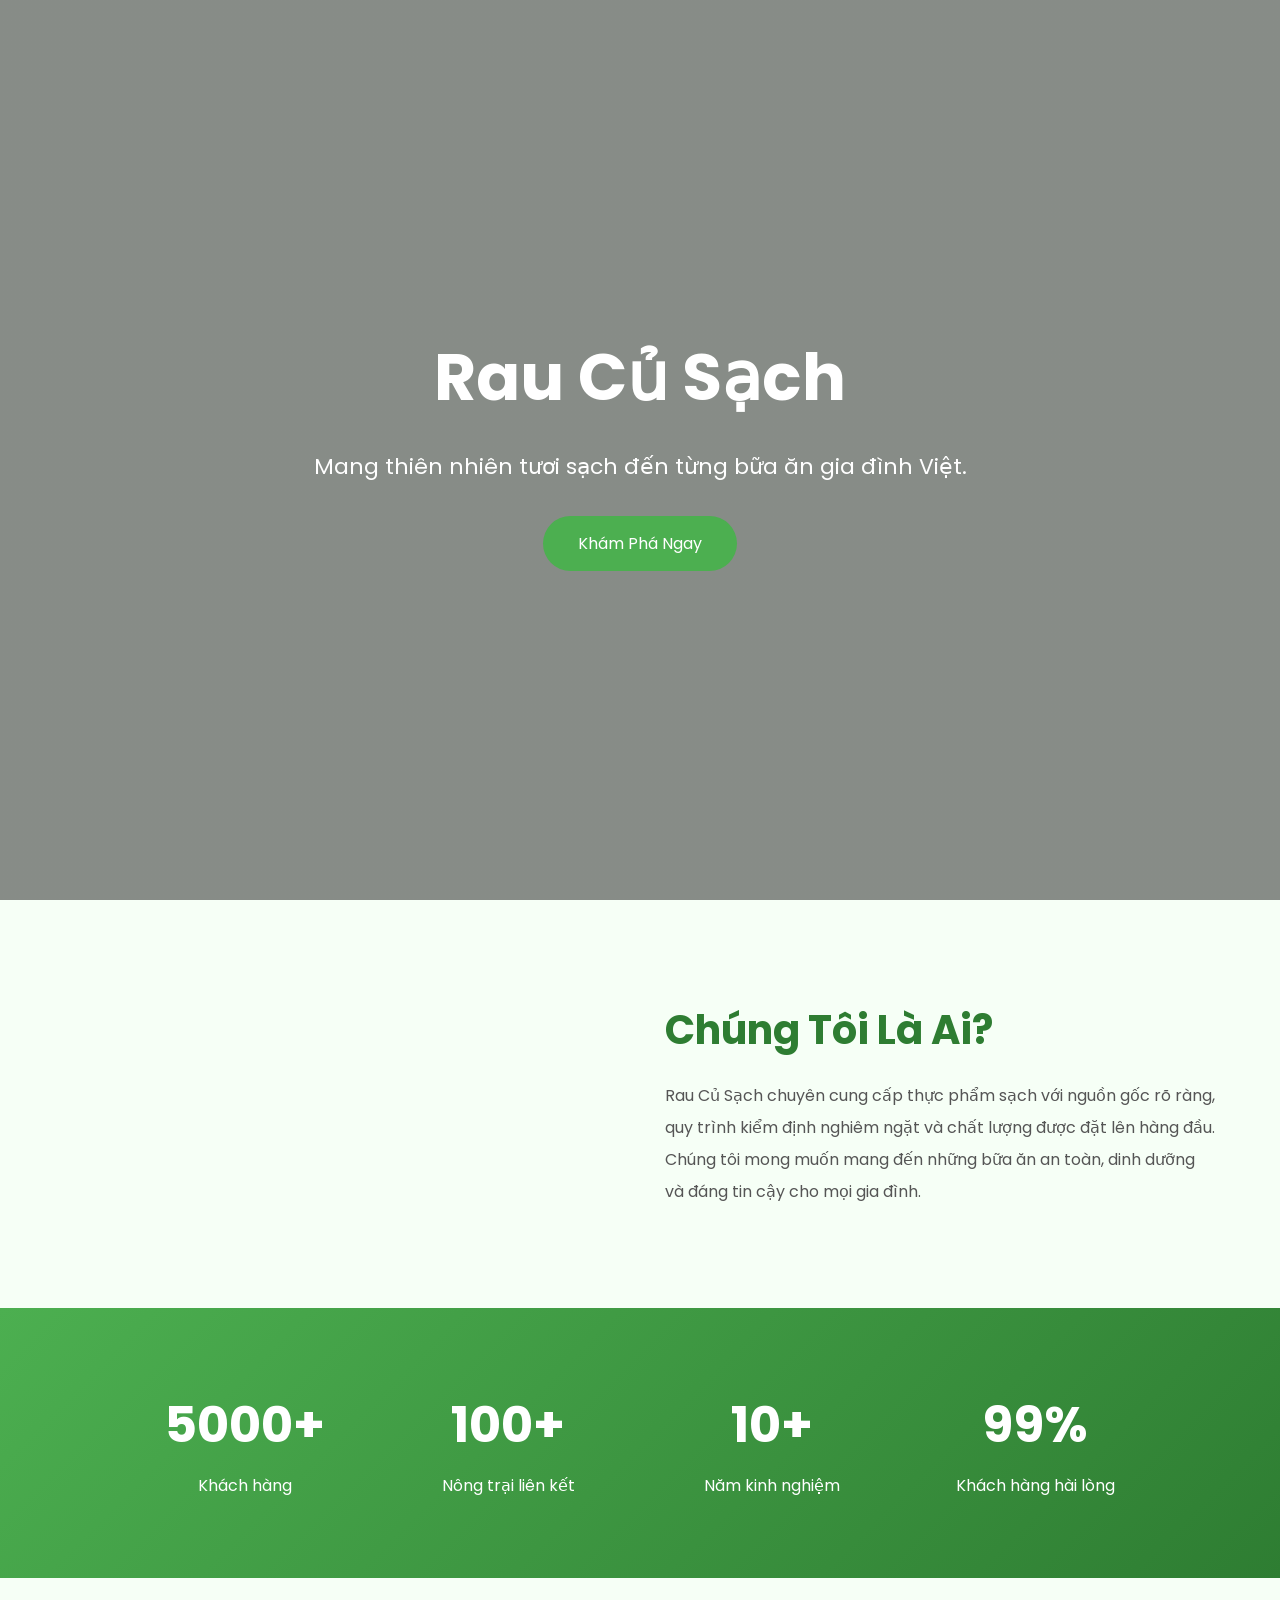
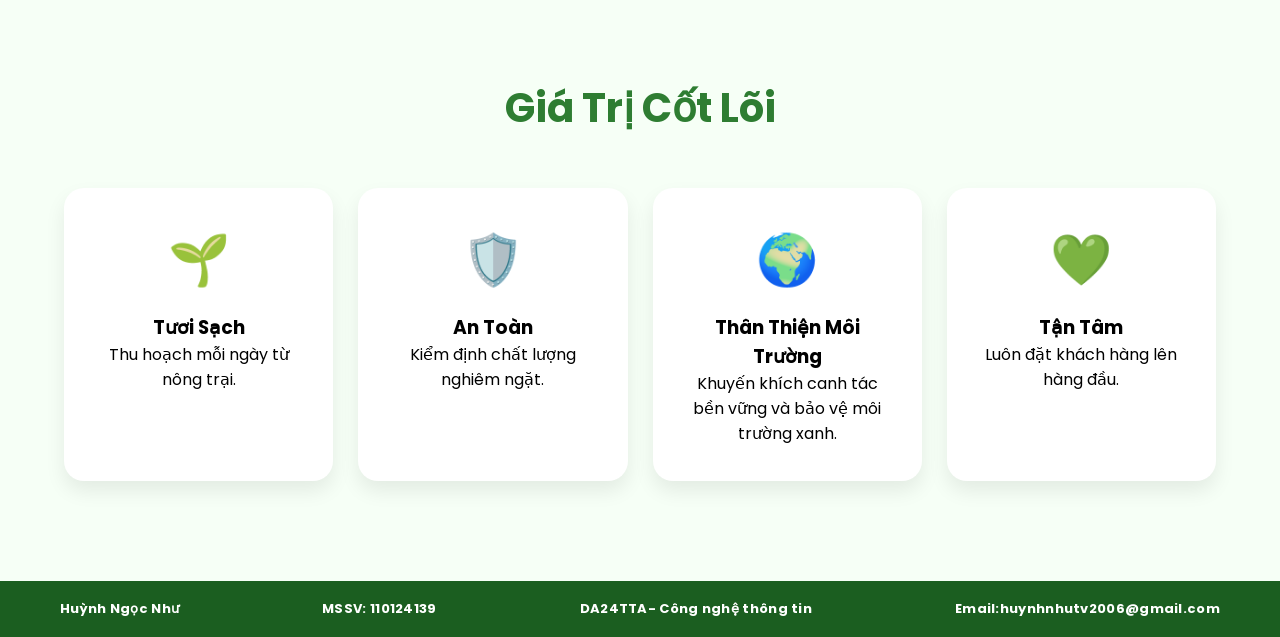
==== html/gioi-thieu.html @ 01208651 "Update the content of files" ====
<!DOCTYPE html>
<html lang="vi">
<head>
<meta charset="UTF-8">
<meta name="viewport" content="width=device-width, initial-scale=1.0">
<title>Giới Thiệu Rau Củ Sạch</title>

<link rel="preconnect" href="https://fonts.googleapis.com">
<link href="https://fonts.googleapis.com/css2?family=Poppins:wght@300;400;500;600;700&display=swap" rel="stylesheet">

<style>

*{
    margin:0;
    padding:0;
    box-sizing:border-box;
    font-family:'Poppins',sans-serif;
}

body{
    background:#f6fff6;
}

/* HERO */

.hero{
    height:100vh;
    background:
    linear-gradient(rgba(0,0,0,.45),rgba(0,0,0,.45)),
    url("https://images.unsplash.com/photo-1518843875459-f738682238a6?auto=format&fit=crop&w=1600&q=80");
    background-size:cover;
    background-position:center;
    display:flex;
    justify-content:center;
    align-items:center;
    text-align:center;
    color:white;
}

.hero-content{
    max-width:800px;
}

.hero h1{
    font-size:65px;
    margin-bottom:20px;
}

.hero p{
    font-size:22px;
    line-height:1.8;
}

.btn{
    display:inline-block;
    margin-top:30px;
    padding:15px 35px;
    background:#4CAF50;
    color:white;
    text-decoration:none;
    border-radius:40px;
    transition:.3s;
}

.btn:hover{
    background:#2e7d32;
}

/* GIỚI THIỆU */

.about{
    width:90%;
    max-width:1200px;
    margin:100px auto;
    display:grid;
    grid-template-columns:1fr 1fr;
    gap:50px;
    align-items:center;
}

.about img{
    width:100%;
    border-radius:20px;
    box-shadow:0 10px 30px rgba(0,0,0,.15);
}

.about-text h2{
    color:#2e7d32;
    font-size:40px;
    margin-bottom:20px;
}

.about-text p{
    line-height:2;
    color:#555;
}

/* THỐNG KÊ */

.stats{
    background:linear-gradient(135deg,#4CAF50,#2e7d32);
    padding:80px 10%;
    color:white;
}

.stats-container{
    display:grid;
    grid-template-columns:repeat(auto-fit,minmax(200px,1fr));
    text-align:center;
    gap:30px;
}

.stat h2{
    font-size:50px;
}

.stat p{
    margin-top:10px;
}

/* GIÁ TRỊ */

.values{
    width:90%;
    max-width:1200px;
    margin:100px auto;
}

.values h2{
    text-align:center;
    color:#2e7d32;
    margin-bottom:50px;
    font-size:40px;
}

.cards{
    display:grid;
    grid-template-columns:repeat(auto-fit,minmax(250px,1fr));
    gap:25px;
}

.card{
    background:white;
    padding:35px;
    border-radius:20px;
    text-align:center;
    box-shadow:0 10px 20px rgba(0,0,0,.08);
    transition:.3s;
}

.card:hover{
    transform:translateY(-10px);
}

.icon{
    font-size:50px;
    margin-bottom:15px;
}

/* TEAM */

.team{
    background:#eef9ee;
    padding:100px 10%;
}

.team h2{
    text-align:center;
    color:#2e7d32;
    margin-bottom:50px;
    font-size:40px;
}

.members{
    display:flex;
    justify-content:center;
    gap:30px;
    flex-wrap:wrap;
}

.member{
    background:white;
    width:280px;
    text-align:center;
    border-radius:20px;
    overflow:hidden;
    box-shadow:0 10px 20px rgba(0,0,0,.1);
}

.member img{
    width:100%;
    height:300px;
    object-fit:cover;
}

.member h3{
    margin-top:15px;
}

.member p{
    color:gray;
    padding-bottom:20px;
}

/* FOOTER */

footer{
    background:#1b5e20;
    color:white;
    padding: 18px 60px;
    font-size: 13px;
    letter-spacing: 0.3px;
    display: flex;
    justify-content: space-between;
    align-items: center;
    flex-wrap: wrap;
    gap: 10px;
    font-weight: bold;
}

/* MOBILE */

@media(max-width:768px){

.hero h1{
    font-size:40px;
}

.about{
    grid-template-columns:1fr;
}

}

</style>
</head>
<body>

<section class="hero">
    <div class="hero-content">
        <h1>Rau Củ Sạch</h1>
        <p>
            Mang thiên nhiên tươi sạch đến từng bữa ăn gia đình Việt.
        </p>

        <a href="#" class="btn">Khám Phá Ngay</a>
    </div>
</section>

<section class="about">

    <img src="https://images.unsplash.com/photo-1542838132-92c53300491e" alt="">

    <div class="about-text">
        <h2>Chúng Tôi Là Ai?</h2>

        <p>
            Rau Củ Sạch chuyên cung cấp thực phẩm sạch với nguồn gốc rõ ràng,
            quy trình kiểm định nghiêm ngặt và chất lượng được đặt lên hàng đầu.
            Chúng tôi mong muốn mang đến những bữa ăn an toàn, dinh dưỡng và
            đáng tin cậy cho mọi gia đình.
        </p>
    </div>

</section>

<section class="stats">

    <div class="stats-container">

        <div class="stat">
            <h2>5000+</h2>
            <p>Khách hàng</p>
        </div>

        <div class="stat">
            <h2>100+</h2>
            <p>Nông trại liên kết</p>
        </div>

        <div class="stat">
            <h2>10+</h2>
            <p>Năm kinh nghiệm</p>
        </div>

        <div class="stat">
            <h2>99%</h2>
            <p>Khách hàng hài lòng</p>
        </div>

    </div>

</section>

<section class="values">

    <h2>Giá Trị Cốt Lõi</h2>

    <div class="cards">

        <div class="card">
            <div class="icon">🌱</div>
                <h3>Tươi Sạch</h3>
                <p>Thu hoạch mỗi ngày từ nông trại.</p>
        </div>

        <div class="card">
            <div class="icon">🛡️</div>
                <h3>An Toàn</h3>
                <p>Kiểm định chất lượng nghiêm ngặt.</p>
        </div>

        <div class="card">
            <div class="icon">🌍</div>
                <h3>Thân Thiện Môi Trường</h3>
                <p>
                     Khuyến khích canh tác bền vững và bảo vệ môi trường xanh.
                </p>
        </div>

        <div class="card">
            <div class="icon">💚</div>
                <h3>Tận Tâm</h3>
                <p>Luôn đặt khách hàng lên hàng đầu.</p>
        </div>

    </div>

</section>

    </div>

</section>

<footer>
    <p>Huỳnh Ngọc Như  </p>        <p>MSSV: 110124139</p>  
     <p> DA24TTA- Công nghệ thông tin</p>        <p>Email:huynhnhutv2006@gmail.com</p>
</footer>

</body>
</html>
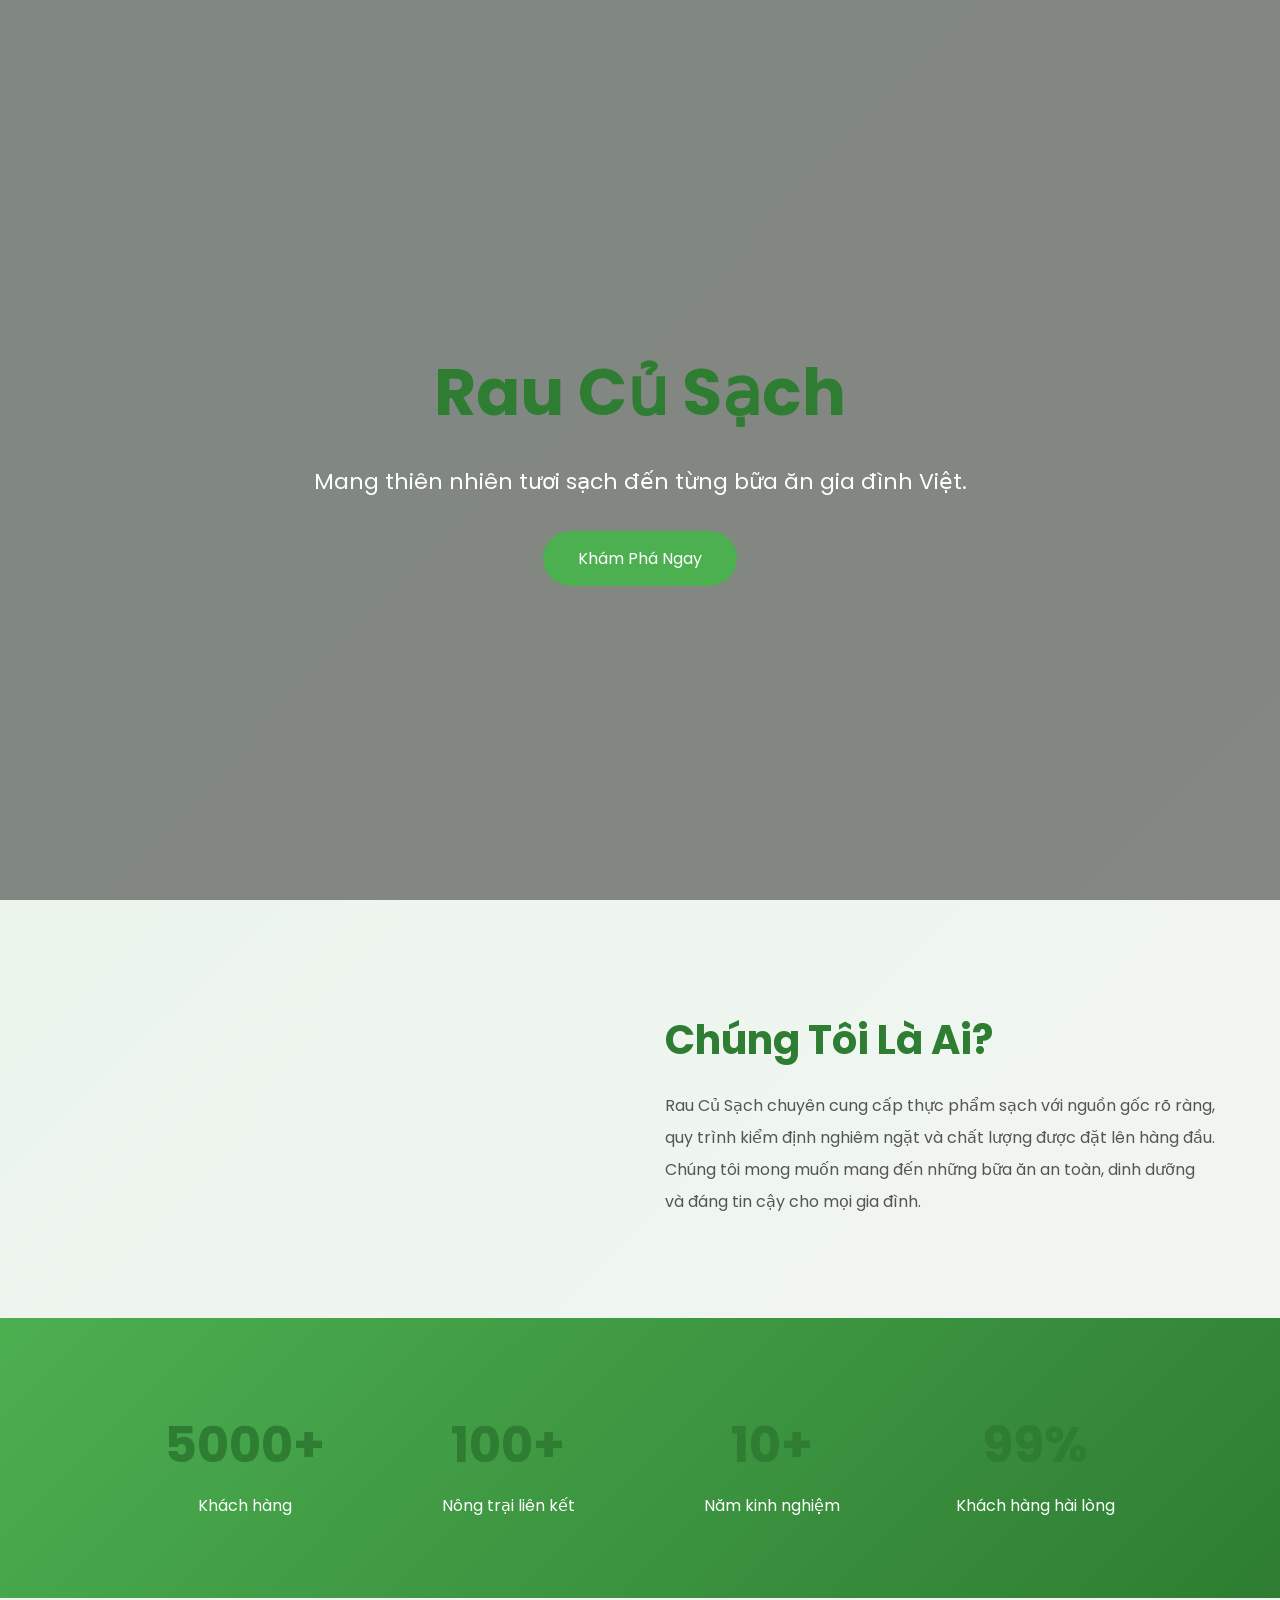
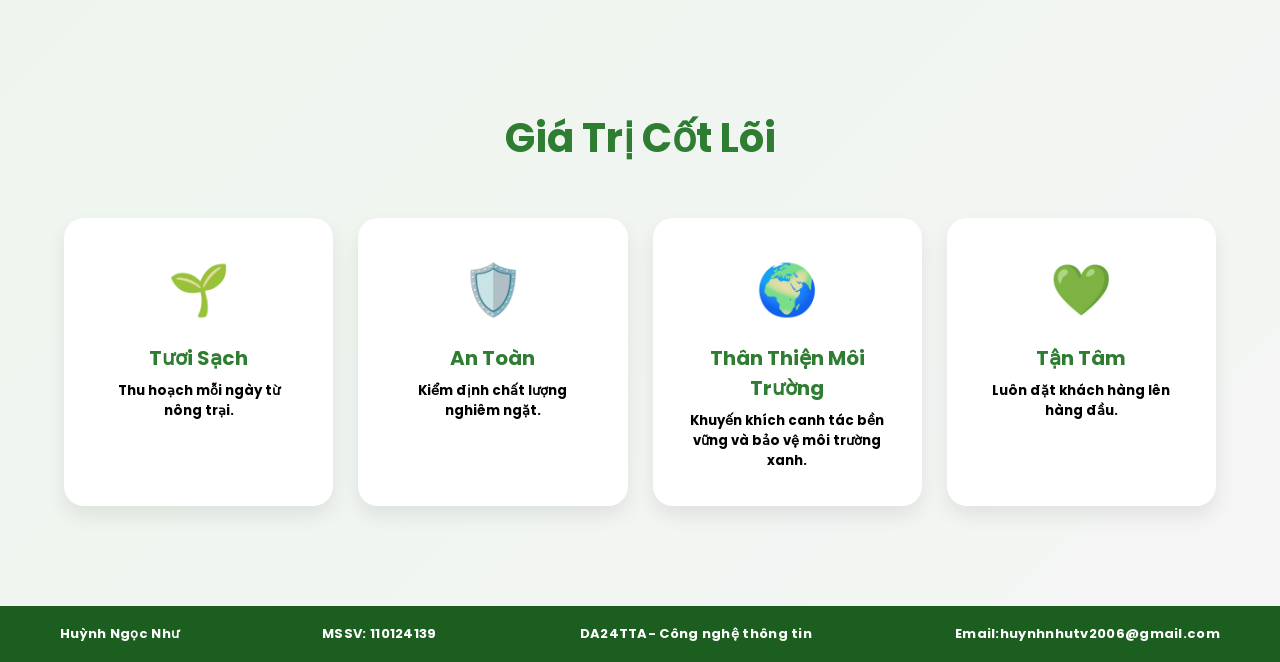
==== commit f60941ce: "Update the content files" ====
--- a/html/gioi-thieu.html
+++ b/html/gioi-thieu.html
@@ -4,235 +4,9 @@
 <meta charset="UTF-8">
 <meta name="viewport" content="width=device-width, initial-scale=1.0">
 <title>Giới Thiệu Rau Củ Sạch</title>
-
+<link rel="stylesheet" href="../css/style1.css">
 <link rel="preconnect" href="https://fonts.googleapis.com">
 <link href="https://fonts.googleapis.com/css2?family=Poppins:wght@300;400;500;600;700&display=swap" rel="stylesheet">
-
-<style>
-
-*{
-    margin:0;
-    padding:0;
-    box-sizing:border-box;
-    font-family:'Poppins',sans-serif;
-}
-
-body{
-    background:#f6fff6;
-}
-
-/* HERO */
-
-.hero{
-    height:100vh;
-    background:
-    linear-gradient(rgba(0,0,0,.45),rgba(0,0,0,.45)),
-    url("https://images.unsplash.com/photo-1518843875459-f738682238a6?auto=format&fit=crop&w=1600&q=80");
-    background-size:cover;
-    background-position:center;
-    display:flex;
-    justify-content:center;
-    align-items:center;
-    text-align:center;
-    color:white;
-}
-
-.hero-content{
-    max-width:800px;
-}
-
-.hero h1{
-    font-size:65px;
-    margin-bottom:20px;
-}
-
-.hero p{
-    font-size:22px;
-    line-height:1.8;
-}
-
-.btn{
-    display:inline-block;
-    margin-top:30px;
-    padding:15px 35px;
-    background:#4CAF50;
-    color:white;
-    text-decoration:none;
-    border-radius:40px;
-    transition:.3s;
-}
-
-.btn:hover{
-    background:#2e7d32;
-}
-
-/* GIỚI THIỆU */
-
-.about{
-    width:90%;
-    max-width:1200px;
-    margin:100px auto;
-    display:grid;
-    grid-template-columns:1fr 1fr;
-    gap:50px;
-    align-items:center;
-}
-
-.about img{
-    width:100%;
-    border-radius:20px;
-    box-shadow:0 10px 30px rgba(0,0,0,.15);
-}
-
-.about-text h2{
-    color:#2e7d32;
-    font-size:40px;
-    margin-bottom:20px;
-}
-
-.about-text p{
-    line-height:2;
-    color:#555;
-}
-
-/* THỐNG KÊ */
-
-.stats{
-    background:linear-gradient(135deg,#4CAF50,#2e7d32);
-    padding:80px 10%;
-    color:white;
-}
-
-.stats-container{
-    display:grid;
-    grid-template-columns:repeat(auto-fit,minmax(200px,1fr));
-    text-align:center;
-    gap:30px;
-}
-
-.stat h2{
-    font-size:50px;
-}
-
-.stat p{
-    margin-top:10px;
-}
-
-/* GIÁ TRỊ */
-
-.values{
-    width:90%;
-    max-width:1200px;
-    margin:100px auto;
-}
-
-.values h2{
-    text-align:center;
-    color:#2e7d32;
-    margin-bottom:50px;
-    font-size:40px;
-}
-
-.cards{
-    display:grid;
-    grid-template-columns:repeat(auto-fit,minmax(250px,1fr));
-    gap:25px;
-}
-
-.card{
-    background:white;
-    padding:35px;
-    border-radius:20px;
-    text-align:center;
-    box-shadow:0 10px 20px rgba(0,0,0,.08);
-    transition:.3s;
-}
-
-.card:hover{
-    transform:translateY(-10px);
-}
-
-.icon{
-    font-size:50px;
-    margin-bottom:15px;
-}
-
-/* TEAM */
-
-.team{
-    background:#eef9ee;
-    padding:100px 10%;
-}
-
-.team h2{
-    text-align:center;
-    color:#2e7d32;
-    margin-bottom:50px;
-    font-size:40px;
-}
-
-.members{
-    display:flex;
-    justify-content:center;
-    gap:30px;
-    flex-wrap:wrap;
-}
-
-.member{
-    background:white;
-    width:280px;
-    text-align:center;
-    border-radius:20px;
-    overflow:hidden;
-    box-shadow:0 10px 20px rgba(0,0,0,.1);
-}
-
-.member img{
-    width:100%;
-    height:300px;
-    object-fit:cover;
-}
-
-.member h3{
-    margin-top:15px;
-}
-
-.member p{
-    color:gray;
-    padding-bottom:20px;
-}
-
-/* FOOTER */
-
-footer{
-    background:#1b5e20;
-    color:white;
-    padding: 18px 60px;
-    font-size: 13px;
-    letter-spacing: 0.3px;
-    display: flex;
-    justify-content: space-between;
-    align-items: center;
-    flex-wrap: wrap;
-    gap: 10px;
-    font-weight: bold;
-}
-
-/* MOBILE */
-
-@media(max-width:768px){
-
-.hero h1{
-    font-size:40px;
-}
-
-.about{
-    grid-template-columns:1fr;
-}
-
-}
-
-</style>
 </head>
 <body>
 
@@ -301,27 +75,27 @@
         <div class="card">
             <div class="icon">🌱</div>
                 <h3>Tươi Sạch</h3>
-                <p>Thu hoạch mỗi ngày từ nông trại.</p>
+                <h5>Thu hoạch mỗi ngày từ nông trại.</h5>
         </div>
 
         <div class="card">
             <div class="icon">🛡️</div>
                 <h3>An Toàn</h3>
-                <p>Kiểm định chất lượng nghiêm ngặt.</p>
+                <h5>Kiểm định chất lượng nghiêm ngặt.</h5>
         </div>
 
         <div class="card">
             <div class="icon">🌍</div>
                 <h3>Thân Thiện Môi Trường</h3>
-                <p>
+                <h5>
                      Khuyến khích canh tác bền vững và bảo vệ môi trường xanh.
-                </p>
+                </h5>
         </div>
 
         <div class="card">
             <div class="icon">💚</div>
                 <h3>Tận Tâm</h3>
-                <p>Luôn đặt khách hàng lên hàng đầu.</p>
+                <h5>Luôn đặt khách hàng lên hàng đầu.</h5>
         </div>
 
     </div>
--- a/css/style1.css
+++ b/css/style1.css
@@ -0,0 +1,790 @@
+ /* ================================================
+   STYLE.CSS - Rau Củ Sạch
+   Dùng chung cho: san-pham, chi-tiet, gioi-thieu, lien-he
+   ================================================ */
+
+/* ===== RESET & BASE ===== */
+*, *::before, *::after {
+    margin: 0;
+    padding: 0;
+    box-sizing: border-box;
+}
+
+body {
+    font-family: 'Poppins', Arial, Helvetica, sans-serif;
+    background: #f4fff4;
+}
+
+/* ================================================
+   FOOTER (dùng chung tất cả trang)
+   ================================================ */
+footer {
+    background: #1b5e20;
+    color: white;
+    padding: 18px 60px;
+    font-size: 13px;
+    letter-spacing: 0.3px;
+    display: flex;
+    justify-content: space-between;
+    align-items: center;
+    flex-wrap: wrap;
+    gap: 10px;
+    font-weight: bold;
+    margin-top: auto;
+}
+
+/* ================================================
+   TRANG SẢN PHẨM (san-pham.html)
+   ================================================ */
+
+/* Tiêu đề */
+.page-title {
+    text-align: center;
+    color: #2e7d32;
+    margin-top: 30px;
+    margin-bottom: 25px;
+    font-size: 40px;
+}
+h1{
+    text-align: center;
+    color: #2e7d32;
+    margin-top: 30px;
+    margin-bottom: 25px;
+    font-size: 40px;
+}
+/* Thanh tìm kiếm + nút thêm */
+.header-row {
+    display: flex;
+    justify-content: center;
+    margin-bottom: 35px;
+    gap: 12px;
+    flex-wrap: wrap;
+}
+
+#searchInput {
+    width: 400px;
+    max-width: 90%;
+    padding: 14px 20px;
+    border: none;
+    outline: none;
+    border-radius: 30px;
+    background: white;
+    box-shadow: 0 4px 12px rgba(0, 0, 0, 0.1);
+    font-size: 16px;
+}
+
+/* Nút thêm sản phẩm */
+.add-btn {
+    padding: 14px 24px;
+    background: #2e7d32;
+    color: white;
+    border: none;
+    border-radius: 30px;
+    font-size: 15px;
+    font-weight: bold;
+    cursor: pointer;
+    transition: 0.2s;
+    white-space: nowrap;
+}
+
+.add-btn:hover {
+    background: #1b5e20;
+    transform: scale(1.04);
+}
+
+/* Lưới sản phẩm */
+.product-list {
+    width: 95%;
+    margin: auto;
+    display: grid;
+    grid-template-columns: repeat(auto-fill, minmax(230px, 1fr));
+    gap: 25px;
+    padding-bottom: 50px;
+}
+
+/* Card sản phẩm */
+.card {
+    background: white;
+    border-radius: 18px;
+    overflow: hidden;
+    box-shadow: 0 5px 15px rgba(0, 0, 0, 0.08);
+    transition: 0.3s;
+    text-align: center;
+}
+
+.card:hover {
+    transform: translateY(-8px);
+    box-shadow: 0 10px 25px rgba(0, 0, 0, 0.15);
+}
+
+.card img {
+    width: 100%;
+    height: 180px;
+    object-fit: cover;
+}
+
+.card h3 {
+    color: #2e7d32;
+    margin: 15px 10px 8px;
+    font-size: 20px;
+}
+
+.card p {
+    color: #ff5722;
+    font-size: 18px;
+    font-weight: bold;
+    margin-bottom: 10px;
+}
+
+/* Buttons chung trong card */
+.card button {
+    padding: 9px 16px;
+    border: none;
+    border-radius: 20px;
+    cursor: pointer;
+    font-size: 14px;
+    margin: 5px;
+    transition: 0.2s;
+}
+
+/* Nút Chi tiết */
+.detail-btn {
+    background: linear-gradient(135deg, #4CAF50, #2e7d32);
+    color: white;
+}
+
+.detail-btn:hover {
+    transform: scale(1.05);
+}
+
+/* Nút Sửa */
+.edit-btn {
+    background: linear-gradient(135deg, #2196F3, #1565C0);
+    color: white;
+}
+
+.edit-btn:hover {
+    transform: scale(1.05);
+}
+
+
+.edit-btn:hover{
+    transform:scale(1.05);
+}
+/* Nút Xóa */
+.delete-btn {
+    background: linear-gradient(135deg, #F44336, #b71c1c);
+    color: white;
+}
+
+.delete-btn:hover {
+    transform: scale(1.05);
+}
+
+/* ===== MODAL THÊM SẢN PHẨM ===== */
+.modal {
+    display: none;
+    position: fixed;
+    top: 0;
+    left: 0;
+    width: 100%;
+    height: 100%;
+    background: rgba(0, 0, 0, 0.55);
+    justify-content: center;
+    align-items: center;
+    z-index: 9999;
+}
+
+.modal-content {
+    width: 450px;
+    max-width: 90%;
+    background: #fff;
+    padding: 30px;
+    border-radius: 20px;
+    box-shadow: 0 10px 30px rgba(0, 0, 0, 0.2);
+}
+
+.modal-content h2 {
+    text-align: center;
+    color: #2e7d32;
+    margin-bottom: 20px;
+}
+
+.modal-content input,
+.modal-content textarea {
+    width: 100%;
+    padding: 12px;
+    margin-bottom: 15px;
+    border: 1px solid #ddd;
+    border-radius: 10px;
+    box-sizing: border-box;
+    font-family: inherit;
+}
+
+.modal-content textarea {
+    height: 100px;
+    resize: vertical;
+}
+
+/* MODAL THEM SAN PHAM */
+.modal{display:none;position:fixed;top:0;left:0;width:100%;height:100%;background:rgba(0,0,0,.55);justify-content:center;align-items:center;z-index:9999}
+.modal-content{width:450px;max-width:90%;background:#fff;padding:30px;border-radius:20px;box-shadow:0 10px 30px rgba(0,0,0,.2)}
+.modal-content h2{text-align:center;color:#2e7d32;margin-bottom:20px}
+.modal-content input,.modal-content textarea{width:100%;padding:12px;margin-bottom:15px;border:1px solid #ddd;border-radius:10px;box-sizing:border-box}
+.modal-content textarea{height:100px}
+.save-btn{width:100%;padding:14px;background:#4CAF50;color:#fff;border:none;border-radius:10px;cursor:pointer;font-weight:bold}
+.close{float:right;font-size:28px;cursor:pointer}
+
+
+.save-btn {
+    width: 100%;
+    padding: 14px;
+    background: #4CAF50;
+    color: #fff;
+    border: none;
+    border-radius: 10px;
+    cursor: pointer;
+    font-weight: bold;
+    font-size: 16px;
+    transition: 0.2s;
+}
+
+.save-btn:hover {
+    background: #2e7d32;
+}
+
+.close {
+    float: right;
+    font-size: 28px;
+    cursor: pointer;
+    line-height: 1;
+}
+
+.close:hover {
+    color: #e53935;
+}
+
+/* ================================================
+   TRANG CHI TIẾT (chi-tiet.html)
+   ================================================ */
+.chi-tiet-body {
+    background: linear-gradient(135deg, #e8f5e9, #f5f5f5);
+    display: flex;
+    flex-direction: column;
+    min-height: 100vh;
+}
+
+.detail-card {
+    background: white;
+    max-width: 520px;
+    margin: 60px auto;
+    padding: 25px;
+    border-radius: 18px;
+    box-shadow: 0 10px 25px rgba(0, 0, 0, 0.15);
+    text-align: center;
+    transition: 0.3s;
+}
+
+.detail-card:hover {
+    transform: translateY(-5px);
+}
+
+.detail-card img {
+    width: 100%;
+    max-height: 280px;
+    object-fit: cover;
+    border-radius: 12px;
+    margin-bottom: 15px;
+}
+
+.detail-card h2 {
+    color: #2e7d32;
+    margin: 10px 0;
+    font-size: 28px;
+}
+
+.price {
+    font-size: 20px;
+    color: #e53935;
+    font-weight: bold;
+}
+
+.desc {
+    margin-top: 15px;
+    line-height: 1.6;
+    color: #444;
+    text-align: left;
+    background: #f9f9f9;
+    padding: 12px;
+    border-radius: 10px;
+    border-left: 4px solid #4caf50;
+}
+
+.back-btn {
+    display: inline-block;
+    margin-top: 25px;
+    padding: 10px 25px;
+    background: linear-gradient(135deg, #4caf50, #2e7d32);
+    color: white;
+    border-radius: 25px;
+    text-decoration: none;
+    transition: 0.3s;
+    font-weight: bold;
+}
+
+.back-btn:hover {
+    transform: scale(1.05);
+    background: linear-gradient(135deg, #2e7d32, #1b5e20);
+}
+
+/* ================================================
+   TRANG GIỚI THIỆU (gioi-thieu.html)
+   ================================================ */
+
+*{
+    margin:0;
+    padding:0;
+    box-sizing:border-box;
+    font-family:'Poppins',sans-serif;
+}
+
+body{
+    background:#f6fff6;
+}
+
+/* HERO */
+
+.hero{
+    height:100vh;
+    background:
+    linear-gradient(rgba(0,0,0,.45),rgba(0,0,0,.45)),
+    url("https://images.unsplash.com/photo-1518843875459-f738682238a6?auto=format&fit=crop&w=1600&q=80");
+    background-size:cover;
+    background-position:center;
+    display:flex;
+    justify-content:center;
+    align-items:center;
+    text-align:center;
+    color:white;
+}
+
+.hero-content{
+    max-width:800px;
+}
+
+.hero h1{
+    font-size:65px;
+    margin-bottom:20px;
+}
+
+.hero p{
+    font-size:22px;
+    line-height:1.8;
+}
+
+.btn{
+    display:inline-block;
+    margin-top:30px;
+    padding:15px 35px;
+    background:#4CAF50;
+    color:white;
+    text-decoration:none;
+    border-radius:40px;
+    transition:.3s;
+}
+
+.btn:hover{
+    background:#2e7d32;
+}
+
+/* GIỚI THIỆU */
+
+.about{
+    width:90%;
+    max-width:1200px;
+    margin:100px auto;
+    display:grid;
+    grid-template-columns:1fr 1fr;
+    gap:50px;
+    align-items:center;
+}
+
+.about img{
+    width:100%;
+    border-radius:20px;
+    box-shadow:0 10px 30px rgba(0,0,0,.15);
+}
+
+.about-text h2{
+    color:#2e7d32;
+    font-size:40px;
+    margin-bottom:20px;
+}
+
+.about-text p{
+    line-height:2;
+    color:#555;
+}
+
+/* THỐNG KÊ */
+
+.stats{
+    background:linear-gradient(135deg,#4CAF50,#2e7d32);
+    padding:80px 10%;
+    color:white;
+}
+
+.stats-container{
+    display:grid;
+    grid-template-columns:repeat(auto-fit,minmax(200px,1fr));
+    text-align:center;
+    gap:30px;
+}
+
+.stat h2{
+    font-size:50px;
+}
+
+.stat p{
+    margin-top:10px;
+}
+
+/* GIÁ TRỊ */
+
+.values{
+    width:90%;
+    max-width:1200px;
+    margin:100px auto;
+}
+
+.values h2{
+    text-align:center;
+    color:#2e7d32;
+    margin-bottom:50px;
+    font-size:40px;
+}
+
+.cards{
+    display:grid;
+    grid-template-columns:repeat(auto-fit,minmax(250px,1fr));
+    gap:25px;
+}
+
+.card{
+    background:white;
+    padding:35px;
+    border-radius:20px;
+    text-align:center;
+    box-shadow:0 10px 20px rgba(0,0,0,.08);
+    transition:.3s;
+}
+
+.card:hover{
+    transform:translateY(-10px);
+}
+
+.icon{
+    font-size:50px;
+    margin-bottom:15px;
+}
+
+/* TEAM */
+
+.team{
+    background:#eef9ee;
+    padding:100px 10%;
+}
+
+.team h2{
+    text-align:center;
+    color:#2e7d32;
+    margin-bottom:50px;
+    font-size:40px;
+}
+
+.members{
+    display:flex;
+    justify-content:center;
+    gap:30px;
+    flex-wrap:wrap;
+}
+
+.member{
+    background:white;
+    width:280px;
+    text-align:center;
+    border-radius:20px;
+    overflow:hidden;
+    box-shadow:0 10px 20px rgba(0,0,0,.1);
+}
+
+.member img{
+    width:100%;
+    height:300px;
+    object-fit:cover;
+}
+
+.member h3{
+    margin-top:15px;
+}
+
+.member p{
+    color:gray;
+    padding-bottom:20px;
+}
+
+/* FOOTER */
+
+footer{
+    background:#1b5e20;
+    color:white;
+    padding: 18px 60px;
+    font-size: 13px;
+    letter-spacing: 0.3px;
+    display: flex;
+    justify-content: space-between;
+    align-items: center;
+    flex-wrap: wrap;
+    gap: 10px;
+    font-weight: bold;
+}
+
+/* MOBILE */
+
+@media(max-width:768px){
+
+.hero h1{
+    font-size:40px;
+}
+
+.about{
+    grid-template-columns:1fr;
+}
+
+}
+
+/* ================================================
+   TRANG LIÊN HỆ (lien-he.html)
+   ================================================ */
+
+/* Banner */
+.banner {
+    background:
+        linear-gradient(rgba(0, 0, 0, 0.5), rgba(0, 0, 0, 0.5)),
+        url("https://images.unsplash.com/photo-1542838132-92c53300491e");
+    background-size: cover;
+    background-position: center;
+    height: 300px;
+    display: flex;
+    justify-content: center;
+    align-items: center;
+    color: white;
+}
+
+.banner h1 {
+    font-size: 50px;
+}
+
+/* Nội dung liên hệ */
+.contact {
+    width: 90%;
+    max-width: 1200px;
+    margin: 60px auto;
+    display: grid;
+    grid-template-columns: 1fr 1fr;
+    gap: 40px;
+}
+
+/* Thông tin */
+.info {
+    background: white;
+    padding: 35px;
+    border-radius: 20px;
+    box-shadow: 0 5px 15px rgba(0, 0, 0, 0.1);
+}
+
+.info h2 {
+    color: #2e7d32;
+    margin-bottom: 20px;
+}
+
+.info p {
+    margin: 20px 0;
+    font-size: 18px;
+}
+
+.info i {
+    color: #4CAF50;
+    margin-right: 10px;
+}
+
+/* Form liên hệ */
+.form-contact {
+    background: white;
+    padding: 35px;
+    border-radius: 20px;
+    box-shadow: 0 5px 15px rgba(0, 0, 0, 0.1);
+}
+
+.form-contact h2 {
+    color: #2e7d32;
+    margin-bottom: 20px;
+}
+
+.form-contact input,
+.form-contact textarea {
+    width: 100%;
+    padding: 12px;
+    margin-bottom: 15px;
+    border: 1px solid #ddd;
+    border-radius: 10px;
+    outline: none;
+    font-family: inherit;
+    font-size: 15px;
+}
+
+.form-contact textarea {
+    resize: vertical;
+}
+
+.form-contact button {
+    background: #4CAF50;
+    color: white;
+    border: none;
+    padding: 12px 25px;
+    border-radius: 10px;
+    cursor: pointer;
+    transition: 0.3s;
+    font-size: 15px;
+    font-weight: bold;
+}
+
+.form-contact button:hover {
+    background: #2e7d32;
+}
+
+
+/* ================================================
+   TRANG CHI TIẾT (chi-tiet.html)
+   ================================================ */
+body {
+    font-family: Arial;
+    margin: 0;
+    padding: 0;
+    background: linear-gradient(135deg, #e8f5e9, #f5f5f5);
+    display: flex;
+    flex-direction: column;
+    min-height: 100vh;
+}
+
+/* CARD */
+.detail-card {
+    background: white;
+    max-width: 520px;
+    margin: 60px auto;
+    padding: 25px;
+    border-radius: 18px;
+    box-shadow: 0 10px 25px rgba(0,0,0,0.15);
+    text-align: center;
+    transition: 0.3s;
+}
+
+.detail-card:hover {
+    transform: translateY(-5px);
+}
+
+/* IMAGE */
+.detail-card img {
+    width: 100%;
+    max-height: 280px;
+    object-fit: cover;
+    border-radius: 12px;
+    margin-bottom: 15px;
+}
+
+/* TITLE */
+h2 {
+    color: #2e7d32;
+    margin: 10px 0;
+    font-size: 28px;
+}
+
+/* PRICE */
+.price {
+    font-size: 20px;
+    color: #e53935;
+    font-weight: bold;
+}
+
+/* DESCRIPTION */
+.desc {
+    margin-top: 15px;
+    line-height: 1.6;
+    color: #444;
+    text-align: left;
+    background: #f9f9f9;
+    padding: 12px;
+    border-radius: 10px;
+    border-left: 4px solid #4caf50;
+}
+
+/* BUTTON */
+.back-btn {
+    display: inline-block;
+    margin-top: 25px;
+    padding: 10px 25px;
+    background: linear-gradient(135deg, #4caf50, #2e7d32);
+    color: white;
+    border-radius: 25px;
+    text-decoration: none;
+    transition: 0.3s;
+    font-weight: bold;
+}
+
+.back-btn:hover {
+    transform: scale(1.05);
+    background: linear-gradient(135deg, #2e7d32, #1b5e20);
+}
+
+/* FOOTER */
+footer {
+    margin-top: auto;
+    background: #1b5e20;
+    color: white;
+    text-align: center;
+    padding: 15px;padding: 18px 60px;
+    font-size: 13px;
+    letter-spacing: 0.3px;
+    display: flex;
+    justify-content: space-between;
+    align-items: center;
+    flex-wrap: wrap;
+    gap: 10px;
+    font-weight: bold;
+}
+/* ================================================
+   RESPONSIVE
+   ================================================ */
+@media (max-width: 768px) {
+    .hero h1 {
+        font-size: 40px;
+    }
+
+    .about {
+        grid-template-columns: 1fr;
+    }
+
+    .contact {
+        grid-template-columns: 1fr;
+    }
+
+    .banner h1 {
+        font-size: 35px;
+    }
+
+    footer {
+        padding: 18px 20px;
+        flex-direction: column;
+        text-align: center;
+    }
+}
